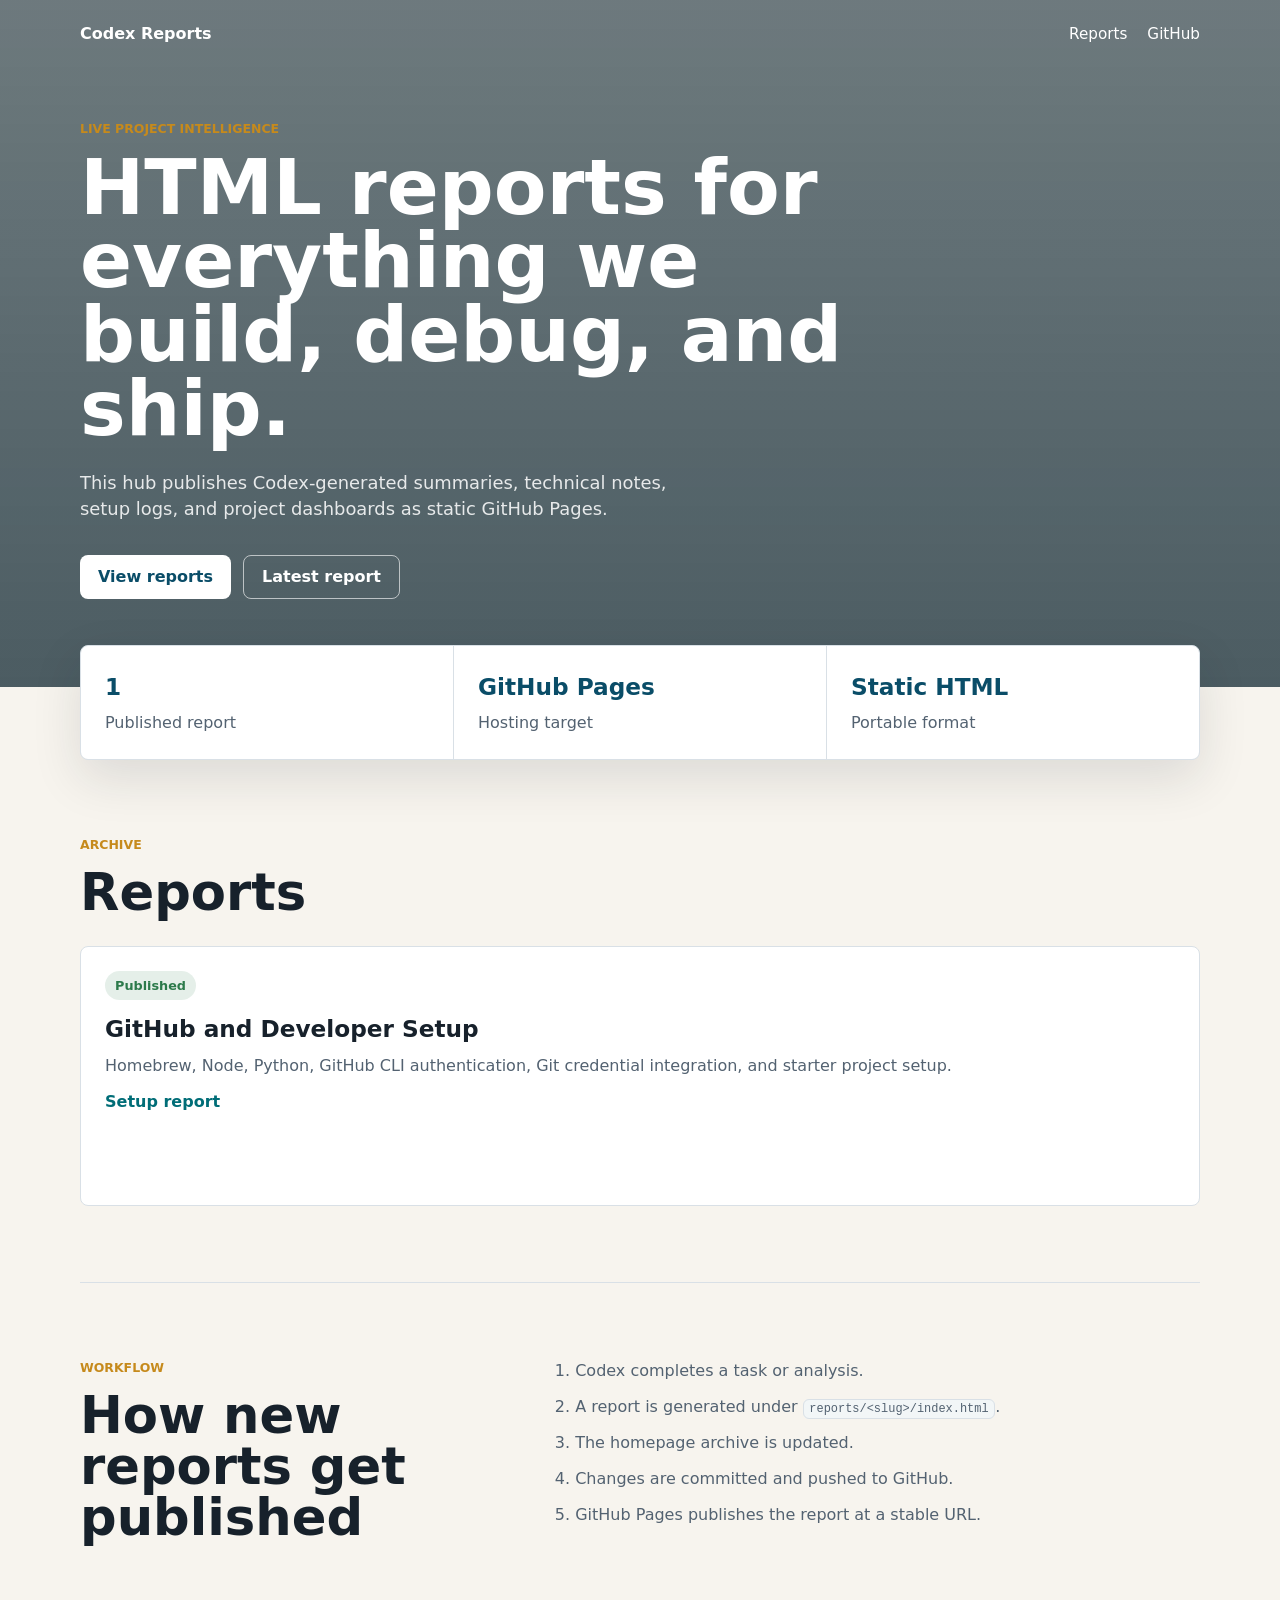
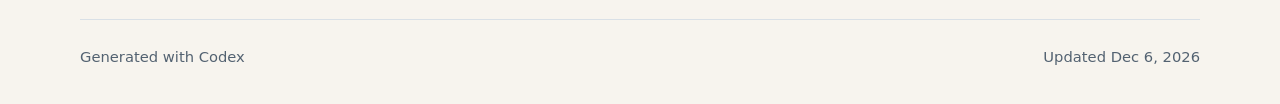
==== index.html @ ee70bfc2 "Create GitHub Pages report hub" ====
<!doctype html>
<html lang="en">
  <head>
    <meta charset="utf-8" />
    <meta name="viewport" content="width=device-width, initial-scale=1" />
    <title>Codex Reports</title>
    <meta
      name="description"
      content="A live GitHub Pages hub for reports, build notes, audits, and project summaries generated with Codex."
    />
    <link rel="stylesheet" href="./assets/styles.css" />
  </head>
  <body>
    <header class="site-header">
      <nav class="nav">
        <a class="brand" href="./">Codex Reports</a>
        <div class="nav-links">
          <a href="#reports">Reports</a>
          <a href="https://github.com/pankajkishore/codex-reports">GitHub</a>
        </div>
      </nav>
      <section class="hero">
        <p class="eyebrow">Live project intelligence</p>
        <h1>HTML reports for everything we build, debug, and ship.</h1>
        <p class="hero-copy">
          This hub publishes Codex-generated summaries, technical notes, setup logs,
          and project dashboards as static GitHub Pages.
        </p>
        <div class="hero-actions">
          <a class="button primary" href="#reports">View reports</a>
          <a class="button secondary" href="./reports/github-dev-setup/">Latest report</a>
        </div>
      </section>
    </header>

    <main>
      <section class="metrics" aria-label="Report hub metrics">
        <article>
          <span class="metric-value">1</span>
          <span class="metric-label">Published report</span>
        </article>
        <article>
          <span class="metric-value">GitHub Pages</span>
          <span class="metric-label">Hosting target</span>
        </article>
        <article>
          <span class="metric-value">Static HTML</span>
          <span class="metric-label">Portable format</span>
        </article>
      </section>

      <section id="reports" class="section">
        <div class="section-heading">
          <p class="eyebrow">Archive</p>
          <h2>Reports</h2>
        </div>

        <div class="report-grid">
          <a class="report-card" href="./reports/github-dev-setup/">
            <span class="status">Published</span>
            <h3>GitHub and Developer Setup</h3>
            <p>
              Homebrew, Node, Python, GitHub CLI authentication, Git credential
              integration, and starter project setup.
            </p>
            <span class="card-meta">Setup report</span>
          </a>
        </div>
      </section>

      <section class="section split">
        <div>
          <p class="eyebrow">Workflow</p>
          <h2>How new reports get published</h2>
        </div>
        <ol class="timeline">
          <li>Codex completes a task or analysis.</li>
          <li>A report is generated under <code>reports/&lt;slug&gt;/index.html</code>.</li>
          <li>The homepage archive is updated.</li>
          <li>Changes are committed and pushed to GitHub.</li>
          <li>GitHub Pages publishes the report at a stable URL.</li>
        </ol>
      </section>
    </main>

    <footer class="footer">
      <span>Generated with Codex</span>
      <span id="updated"></span>
    </footer>
    <script src="./assets/main.js"></script>
  </body>
</html>
---- assets/styles.css ----
:root {
  color-scheme: light;
  --ink: #17212b;
  --muted: #536271;
  --paper: #f7f4ee;
  --surface: #ffffff;
  --line: #d9e0e6;
  --accent: #006d77;
  --accent-strong: #0a4d68;
  --gold: #c68a1c;
  --green: #2c7a4b;
  --shadow: 0 18px 50px rgba(23, 33, 43, 0.12);
  font-family:
    Inter, ui-sans-serif, system-ui, -apple-system, BlinkMacSystemFont, "Segoe UI",
    sans-serif;
}

* {
  box-sizing: border-box;
}

body {
  margin: 0;
  background: var(--paper);
  color: var(--ink);
  line-height: 1.5;
}

a {
  color: inherit;
  text-decoration: none;
}

code {
  border: 1px solid var(--line);
  border-radius: 6px;
  background: #f2f6f7;
  padding: 0.1rem 0.35rem;
  font-size: 0.92em;
}

.site-header {
  min-height: 72vh;
  display: grid;
  grid-template-rows: auto 1fr;
  background:
    linear-gradient(rgba(9, 33, 44, 0.58), rgba(9, 33, 44, 0.72)),
    url("https://images.unsplash.com/photo-1497366754035-f200968a6e72?auto=format&fit=crop&w=1800&q=80")
      center/cover;
  color: #fff;
}

.nav {
  width: min(1120px, calc(100% - 32px));
  margin: 0 auto;
  display: flex;
  align-items: center;
  justify-content: space-between;
  padding: 22px 0;
}

.brand {
  font-weight: 800;
  letter-spacing: 0;
}

.nav-links {
  display: flex;
  gap: 20px;
  font-size: 0.95rem;
}

.hero {
  width: min(1120px, calc(100% - 32px));
  margin: 0 auto;
  align-self: center;
  padding: 52px 0 88px;
}

.eyebrow {
  color: var(--gold);
  font-weight: 800;
  letter-spacing: 0;
  margin: 0 0 12px;
  text-transform: uppercase;
  font-size: 0.78rem;
}

.hero h1 {
  max-width: 820px;
  margin: 0;
  font-size: clamp(2.4rem, 6vw, 5.6rem);
  line-height: 0.96;
  letter-spacing: 0;
}

.hero-copy {
  max-width: 640px;
  margin: 24px 0 0;
  color: rgba(255, 255, 255, 0.86);
  font-size: 1.12rem;
}

.hero-actions {
  display: flex;
  gap: 12px;
  flex-wrap: wrap;
  margin-top: 32px;
}

.button {
  display: inline-flex;
  min-height: 44px;
  align-items: center;
  justify-content: center;
  border-radius: 8px;
  padding: 0 18px;
  font-weight: 800;
}

.button.primary {
  background: #fff;
  color: var(--accent-strong);
}

.button.secondary {
  border: 1px solid rgba(255, 255, 255, 0.62);
  color: #fff;
}

main {
  width: min(1120px, calc(100% - 32px));
  margin: 0 auto;
}

.metrics {
  display: grid;
  grid-template-columns: repeat(3, 1fr);
  gap: 1px;
  overflow: hidden;
  margin-top: -42px;
  border: 1px solid var(--line);
  border-radius: 8px;
  background: var(--line);
  box-shadow: var(--shadow);
}

.metrics article {
  background: var(--surface);
  padding: 24px;
}

.metric-value,
.metric-label {
  display: block;
}

.metric-value {
  font-size: 1.45rem;
  font-weight: 900;
  color: var(--accent-strong);
}

.metric-label {
  margin-top: 6px;
  color: var(--muted);
}

.section {
  padding: 76px 0;
}

.section-heading h2,
.split h2 {
  margin: 0;
  font-size: clamp(2rem, 4vw, 3.3rem);
  line-height: 1;
}

.report-grid {
  display: grid;
  grid-template-columns: repeat(auto-fit, minmax(260px, 1fr));
  gap: 18px;
  margin-top: 28px;
}

.report-card {
  display: grid;
  gap: 12px;
  min-height: 260px;
  align-content: start;
  border: 1px solid var(--line);
  border-radius: 8px;
  background: var(--surface);
  padding: 24px;
  transition:
    transform 160ms ease,
    box-shadow 160ms ease;
}

.report-card:hover {
  transform: translateY(-3px);
  box-shadow: var(--shadow);
}

.status {
  width: fit-content;
  border-radius: 999px;
  background: rgba(44, 122, 75, 0.12);
  color: var(--green);
  padding: 5px 10px;
  font-size: 0.8rem;
  font-weight: 800;
}

.report-card h3 {
  margin: 4px 0 0;
  font-size: 1.45rem;
  line-height: 1.12;
}

.report-card p {
  margin: 0;
  color: var(--muted);
}

.card-meta {
  align-self: end;
  color: var(--accent);
  font-weight: 800;
}

.split {
  display: grid;
  grid-template-columns: 0.8fr 1.2fr;
  gap: 42px;
  border-top: 1px solid var(--line);
}

.timeline {
  margin: 0;
  padding-left: 22px;
  color: var(--muted);
}

.timeline li + li {
  margin-top: 12px;
}

.footer {
  width: min(1120px, calc(100% - 32px));
  margin: 0 auto;
  border-top: 1px solid var(--line);
  display: flex;
  justify-content: space-between;
  gap: 18px;
  padding: 26px 0 36px;
  color: var(--muted);
  font-size: 0.92rem;
}

.report-page {
  background: #f8fafb;
}

.report-shell {
  width: min(1040px, calc(100% - 32px));
  margin: 0 auto;
  padding: 34px 0 72px;
}

.report-nav {
  display: flex;
  justify-content: space-between;
  gap: 18px;
  margin-bottom: 42px;
  color: var(--muted);
}

.report-hero {
  border-bottom: 1px solid var(--line);
  padding-bottom: 34px;
}

.report-hero h1 {
  max-width: 780px;
  margin: 0;
  font-size: clamp(2.2rem, 5vw, 4.7rem);
  line-height: 0.98;
}

.report-summary {
  max-width: 740px;
  color: var(--muted);
  font-size: 1.08rem;
}

.report-section {
  padding: 38px 0;
  border-bottom: 1px solid var(--line);
}

.report-section h2 {
  margin: 0 0 18px;
  font-size: 1.8rem;
}

.check-grid {
  display: grid;
  grid-template-columns: repeat(auto-fit, minmax(220px, 1fr));
  gap: 12px;
}

.check-item {
  border: 1px solid var(--line);
  border-radius: 8px;
  background: #fff;
  padding: 18px;
}

.check-item strong {
  display: block;
  margin-bottom: 6px;
}

.check-item span {
  color: var(--muted);
}

.command-block {
  overflow-x: auto;
  border-radius: 8px;
  background: #101820;
  color: #e8f2f4;
  padding: 18px;
}

.command-block code {
  border: 0;
  background: transparent;
  padding: 0;
  color: inherit;
}

@media (max-width: 720px) {
  .nav,
  .footer,
  .split {
    display: block;
  }

  .nav-links {
    margin-top: 12px;
  }

  .metrics {
    grid-template-columns: 1fr;
  }

  .section {
    padding: 52px 0;
  }
}
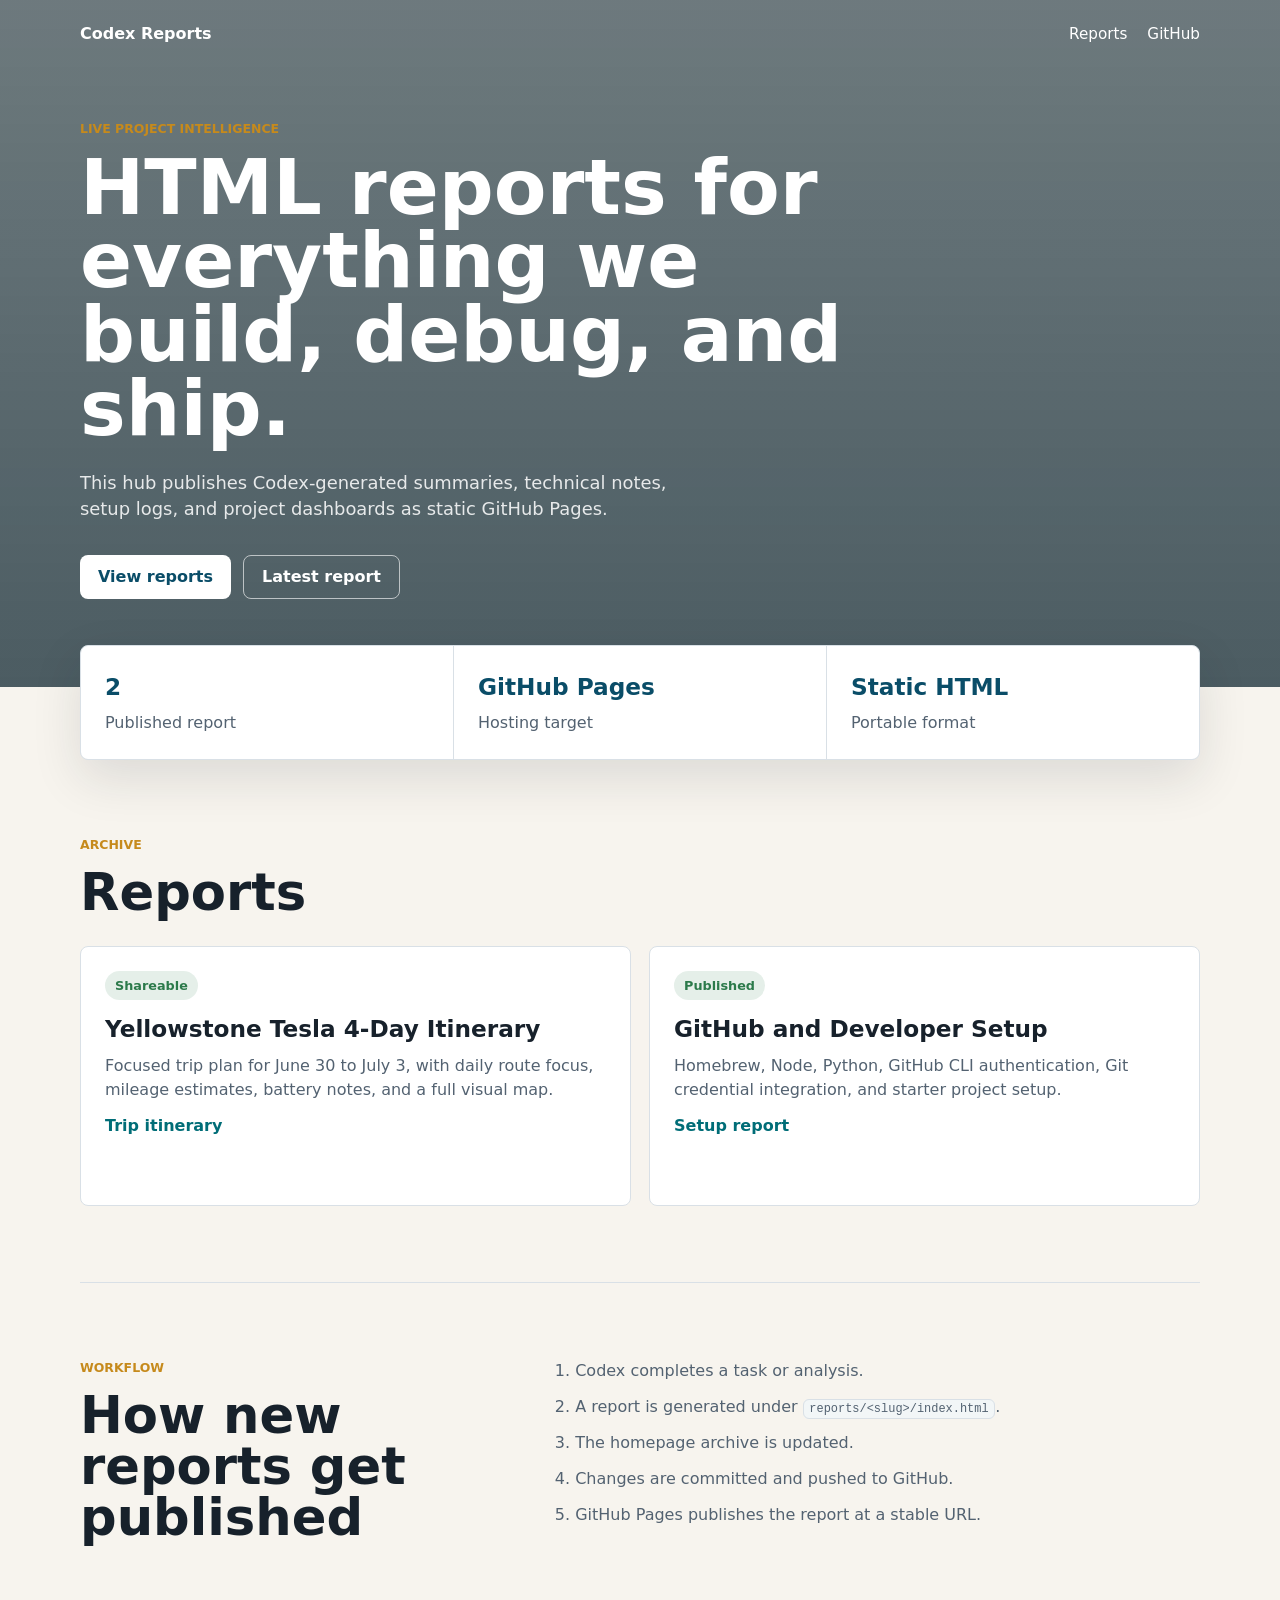
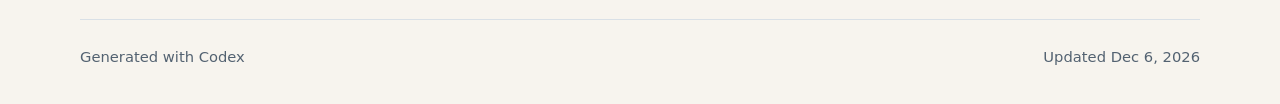
==== commit 05c5801d: "Add Yellowstone Tesla itinerary report" ====
--- a/index.html
+++ b/index.html
@@ -36,7 +36,7 @@
     <main>
       <section class="metrics" aria-label="Report hub metrics">
         <article>
-          <span class="metric-value">1</span>
+          <span class="metric-value">2</span>
           <span class="metric-label">Published report</span>
         </article>
         <article>
@@ -56,6 +56,16 @@
         </div>
 
         <div class="report-grid">
+          <a class="report-card" href="./reports/yellowstone-tesla-itinerary/">
+            <span class="status">Shareable</span>
+            <h3>Yellowstone Tesla 4-Day Itinerary</h3>
+            <p>
+              Focused trip plan for June 30 to July 3, with daily route focus,
+              mileage estimates, battery notes, and a full visual map.
+            </p>
+            <span class="card-meta">Trip itinerary</span>
+          </a>
+
           <a class="report-card" href="./reports/github-dev-setup/">
             <span class="status">Published</span>
             <h3>GitHub and Developer Setup</h3>
--- a/assets/styles.css
+++ b/assets/styles.css
@@ -342,10 +342,254 @@
   color: inherit;
 }
 
+.trip-page {
+  background: #f6f3e8;
+}
+
+.trip-shell {
+  width: min(1180px, calc(100% - 32px));
+  margin: 0 auto;
+  padding: 34px 0 72px;
+}
+
+.trip-hero {
+  display: grid;
+  grid-template-columns: minmax(0, 1fr) 290px;
+  gap: 28px;
+  align-items: end;
+  border-bottom: 1px solid rgba(23, 33, 43, 0.16);
+  padding: 32px 0 38px;
+}
+
+.trip-hero h1 {
+  max-width: 820px;
+  margin: 0;
+  font-size: clamp(2.35rem, 6vw, 5.2rem);
+  line-height: 0.96;
+}
+
+.trip-card {
+  border: 1px solid rgba(23, 33, 43, 0.14);
+  border-radius: 8px;
+  background: #fff;
+  padding: 20px;
+  box-shadow: var(--shadow);
+}
+
+.trip-card strong {
+  display: block;
+  margin-top: 14px;
+  font-size: 1.35rem;
+}
+
+.trip-card p {
+  margin: 8px 0 0;
+  color: var(--muted);
+}
+
+.trip-stats {
+  display: grid;
+  grid-template-columns: repeat(4, 1fr);
+  gap: 1px;
+  overflow: hidden;
+  border: 1px solid rgba(23, 33, 43, 0.14);
+  border-radius: 8px;
+  background: rgba(23, 33, 43, 0.14);
+  margin: 28px 0 0;
+}
+
+.trip-stats article {
+  background: #fff;
+  padding: 20px;
+}
+
+.trip-stats span,
+.trip-stats strong {
+  display: block;
+}
+
+.trip-stats span {
+  color: var(--accent-strong);
+  font-weight: 900;
+  font-size: 1.2rem;
+}
+
+.trip-stats strong {
+  margin-top: 5px;
+  color: var(--muted);
+  font-size: 0.92rem;
+}
+
+.trip-section {
+  padding: 44px 0;
+  border-bottom: 1px solid rgba(23, 33, 43, 0.14);
+}
+
+.trip-section h2 {
+  margin: 0;
+  font-size: clamp(1.9rem, 4vw, 3rem);
+  line-height: 1;
+}
+
+.day-tabs {
+  display: flex;
+  flex-wrap: wrap;
+  gap: 10px;
+  margin-top: 22px;
+}
+
+.day-tab {
+  min-height: 42px;
+  border: 1px solid rgba(23, 33, 43, 0.22);
+  border-radius: 8px;
+  background: #fff;
+  color: var(--ink);
+  padding: 0 16px;
+  font: inherit;
+  font-weight: 900;
+  cursor: pointer;
+}
+
+.day-tab.active {
+  background: var(--accent-strong);
+  color: #fff;
+  border-color: var(--accent-strong);
+}
+
+.day-focus {
+  display: grid;
+  gap: 16px;
+  margin-top: 18px;
+  border: 1px solid rgba(23, 33, 43, 0.14);
+  border-radius: 8px;
+  background: #fff;
+  padding: 24px;
+}
+
+.day-focus h3 {
+  margin: 0;
+  font-size: clamp(1.6rem, 3vw, 2.3rem);
+}
+
+.day-focus p {
+  max-width: 780px;
+  margin: 0;
+  color: var(--muted);
+}
+
+.day-focus dl {
+  display: grid;
+  grid-template-columns: repeat(3, 1fr);
+  gap: 1px;
+  overflow: hidden;
+  border: 1px solid var(--line);
+  border-radius: 8px;
+  background: var(--line);
+  margin: 0;
+}
+
+.day-focus dl div {
+  background: #f8fafb;
+  padding: 16px;
+}
+
+.day-focus dt {
+  color: var(--muted);
+  font-size: 0.82rem;
+}
+
+.day-focus dd {
+  margin: 4px 0 0;
+  color: var(--accent-strong);
+  font-weight: 900;
+}
+
+.itinerary-grid {
+  display: grid;
+  grid-template-columns: repeat(2, 1fr);
+  gap: 14px;
+}
+
+.itinerary-grid details {
+  border: 1px solid rgba(23, 33, 43, 0.14);
+  border-radius: 8px;
+  background: #fff;
+  padding: 18px;
+}
+
+.itinerary-grid summary {
+  cursor: pointer;
+  font-weight: 900;
+}
+
+.itinerary-grid summary span {
+  color: var(--accent);
+}
+
+.itinerary-grid ol {
+  margin: 16px 0;
+  padding-left: 22px;
+  color: var(--muted);
+}
+
+.itinerary-grid p {
+  margin: 0;
+  color: var(--muted);
+}
+
+.two-column {
+  display: grid;
+  grid-template-columns: repeat(2, 1fr);
+  gap: 28px;
+}
+
+.two-column article {
+  border: 1px solid rgba(23, 33, 43, 0.14);
+  border-radius: 8px;
+  background: #fff;
+  padding: 24px;
+}
+
+.two-column p {
+  color: var(--muted);
+}
+
+.clean-list {
+  margin: 18px 0 0;
+  padding-left: 20px;
+  color: var(--muted);
+}
+
+.clean-list li + li {
+  margin-top: 10px;
+}
+
+.map-section {
+  display: grid;
+  gap: 22px;
+}
+
+.map-section p {
+  max-width: 760px;
+  color: var(--muted);
+}
+
+.map-section img {
+  width: 100%;
+  height: auto;
+  display: block;
+  border: 1px solid rgba(23, 33, 43, 0.18);
+  border-radius: 8px;
+  background: #fff;
+  box-shadow: var(--shadow);
+}
+
 @media (max-width: 720px) {
   .nav,
   .footer,
-  .split {
+  .split,
+  .trip-hero,
+  .two-column {
     display: block;
   }
 
@@ -357,7 +601,17 @@
     grid-template-columns: 1fr;
   }
 
+  .trip-stats,
+  .day-focus dl,
+  .itinerary-grid {
+    grid-template-columns: 1fr;
+  }
+
   .section {
     padding: 52px 0;
   }
-}
+
+  .trip-card {
+    margin-top: 22px;
+  }
+}
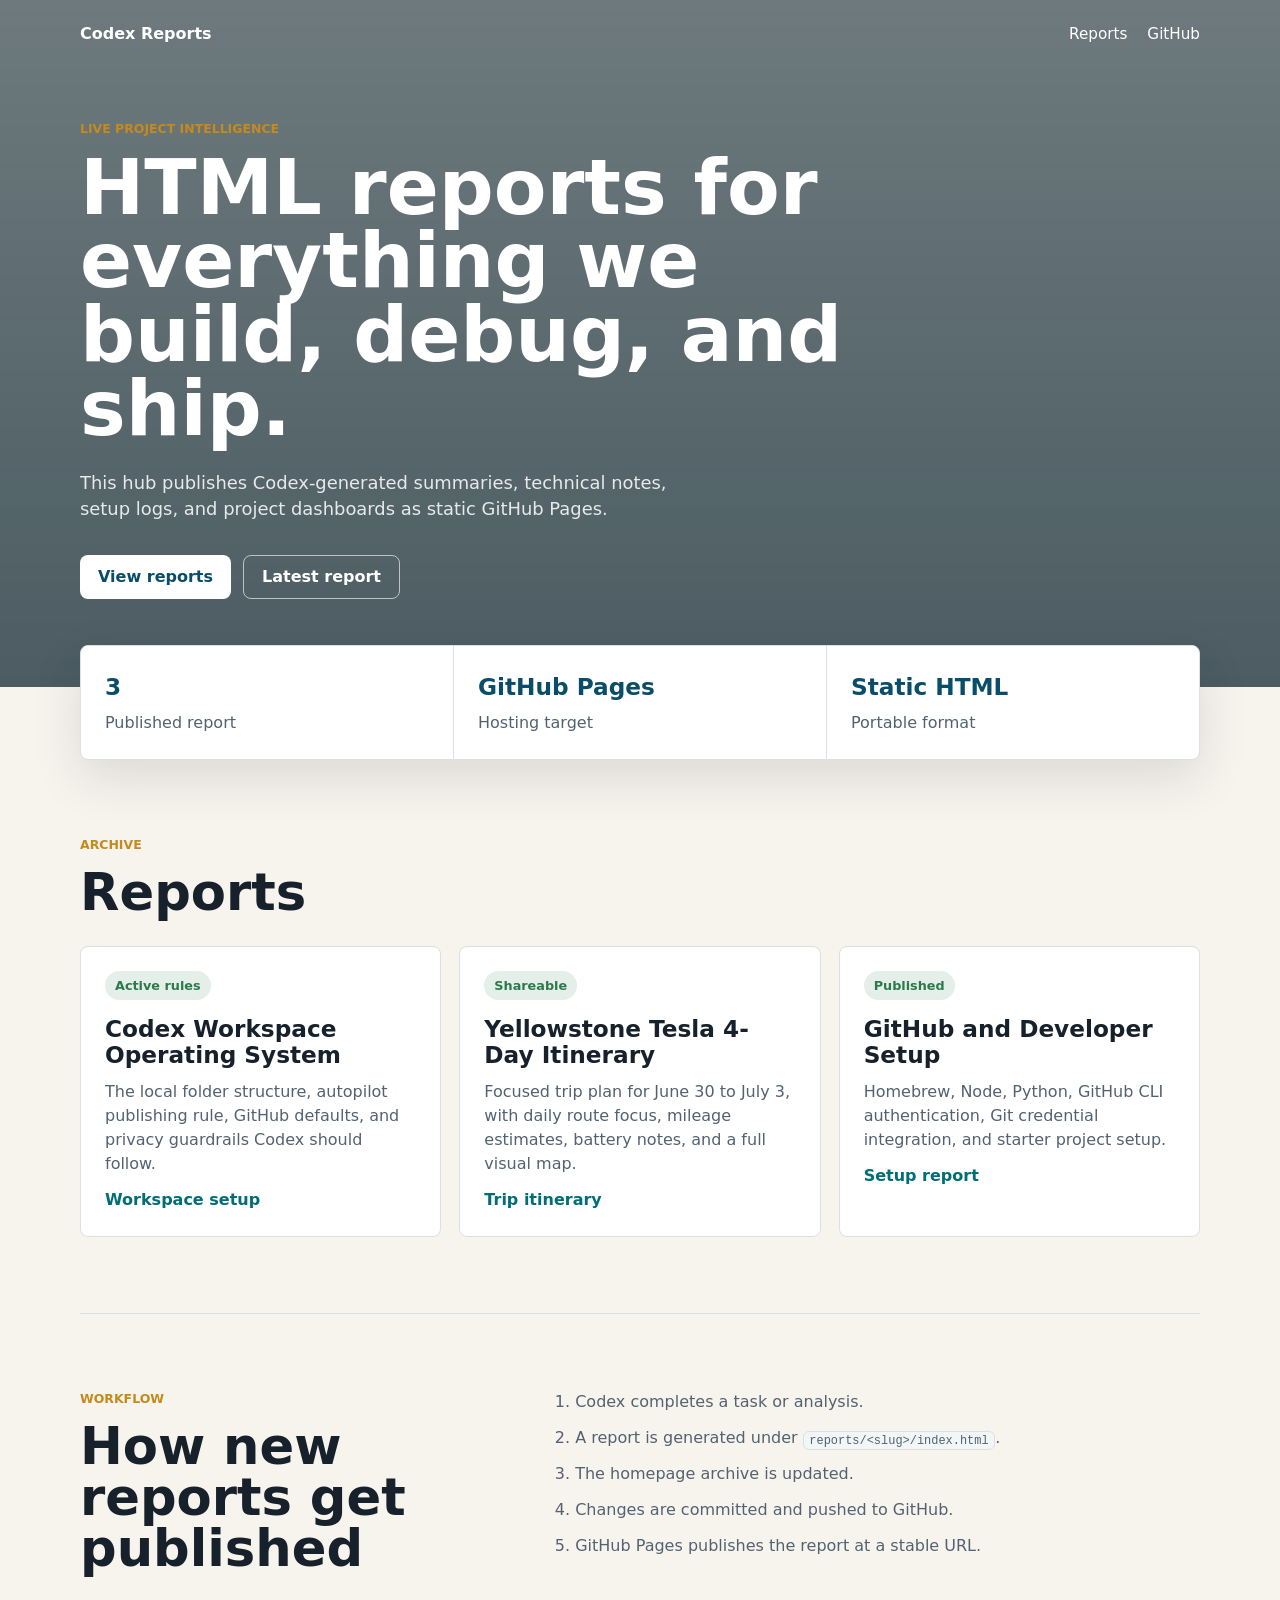
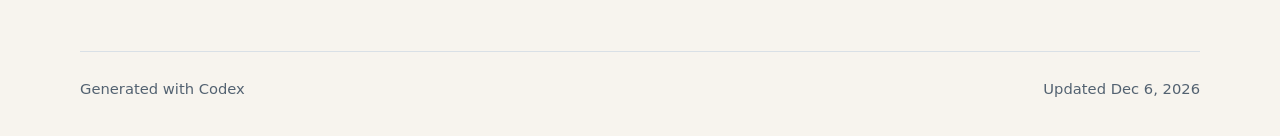
==== commit 865d7d32: "Add Codex workspace operating report" ====
--- a/index.html
+++ b/index.html
@@ -36,7 +36,7 @@
     <main>
       <section class="metrics" aria-label="Report hub metrics">
         <article>
-          <span class="metric-value">2</span>
+          <span class="metric-value">3</span>
           <span class="metric-label">Published report</span>
         </article>
         <article>
@@ -56,6 +56,16 @@
         </div>
 
         <div class="report-grid">
+          <a class="report-card" href="./reports/codex-workspace-operating-system/">
+            <span class="status">Active rules</span>
+            <h3>Codex Workspace Operating System</h3>
+            <p>
+              The local folder structure, autopilot publishing rule, GitHub
+              defaults, and privacy guardrails Codex should follow.
+            </p>
+            <span class="card-meta">Workspace setup</span>
+          </a>
+
           <a class="report-card" href="./reports/yellowstone-tesla-itinerary/">
             <span class="status">Shareable</span>
             <h3>Yellowstone Tesla 4-Day Itinerary</h3>
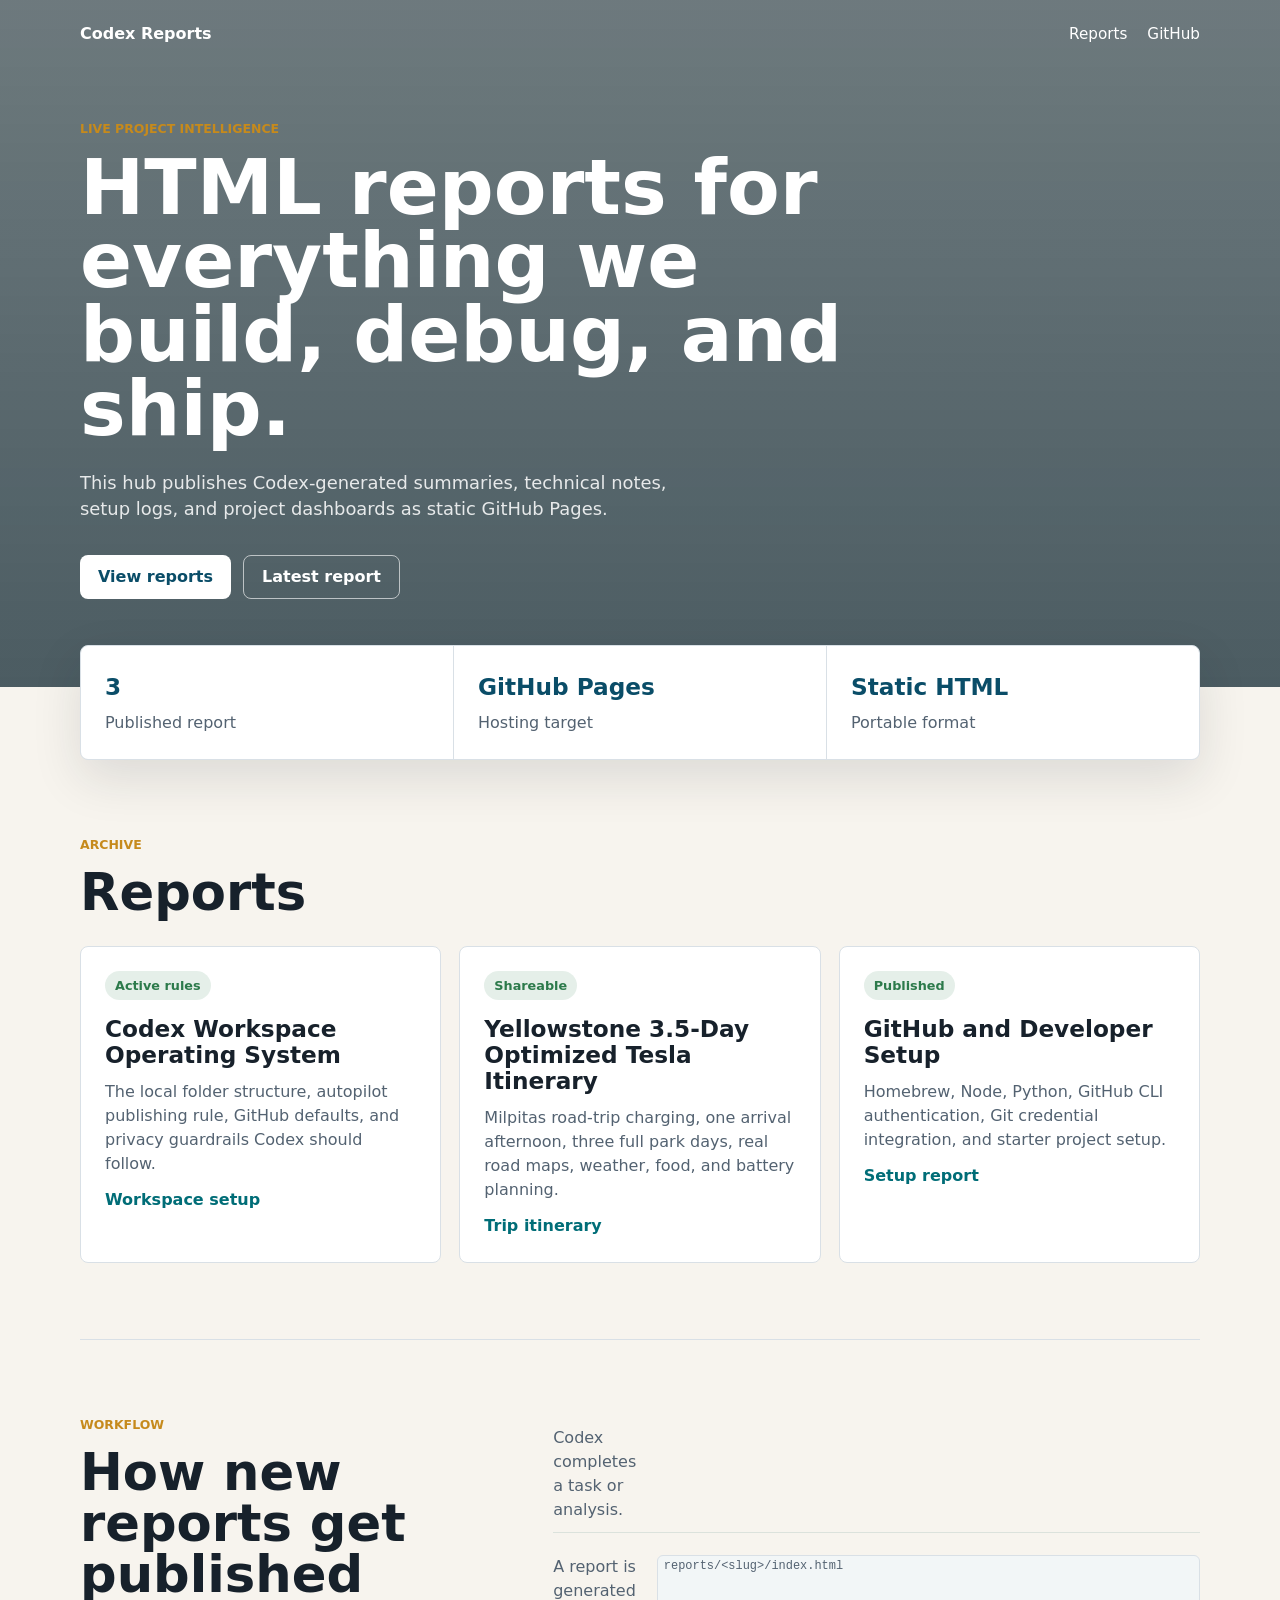
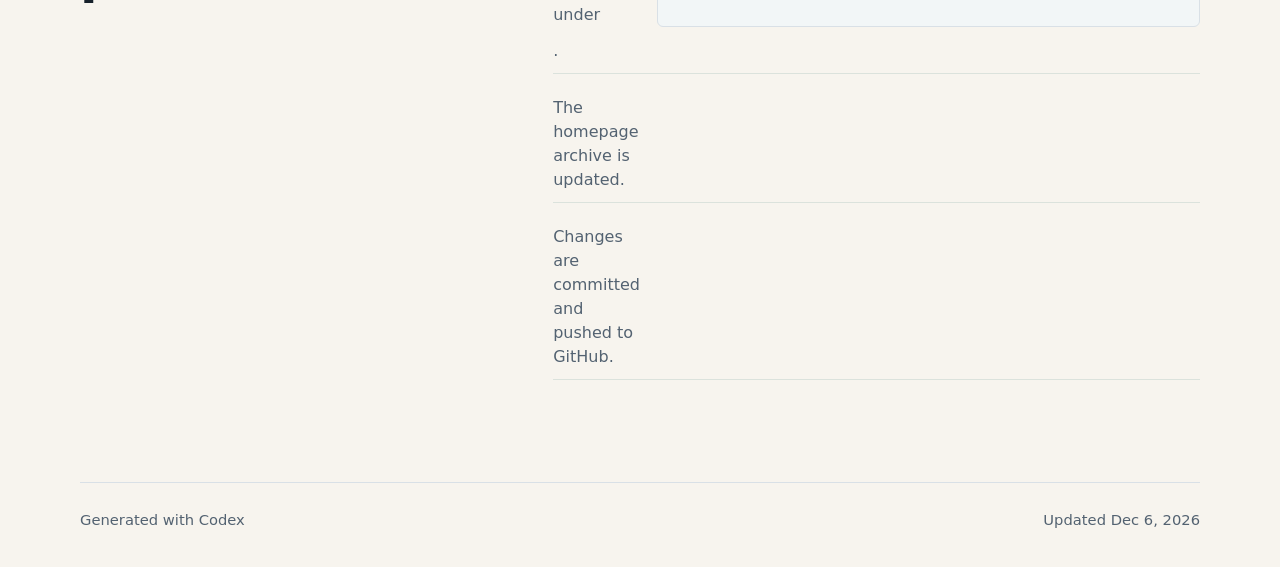
==== commit 57dd6021: "Finalize Yellowstone 3.5-day Tesla itinerary" ====
--- a/index.html
+++ b/index.html
@@ -68,10 +68,10 @@
 
           <a class="report-card" href="./reports/yellowstone-tesla-itinerary/">
             <span class="status">Shareable</span>
-            <h3>Yellowstone Tesla 4-Day Itinerary</h3>
+            <h3>Yellowstone 3.5-Day Optimized Tesla Itinerary</h3>
             <p>
-              Focused trip plan for June 30 to July 3, with daily route focus,
-              mileage estimates, battery notes, and a full visual map.
+              Milpitas road-trip charging, one arrival afternoon, three full
+              park days, real road maps, weather, food, and battery planning.
             </p>
             <span class="card-meta">Trip itinerary</span>
           </a>
--- a/assets/styles.css
+++ b/assets/styles.css
@@ -504,9 +504,135 @@
   font-weight: 900;
 }
 
+.arrival-section {
+  display: grid;
+  gap: 22px;
+}
+
+.arrival-section .section-heading p:last-child {
+  max-width: 760px;
+  margin-bottom: 0;
+  color: var(--muted);
+}
+
+.road-trip-map {
+  margin: 0;
+}
+
+.road-trip-map img {
+  display: block;
+  width: 100%;
+  height: auto;
+  border: 1px solid rgba(23, 33, 43, 0.18);
+  border-radius: 8px;
+  background: #fff;
+  box-shadow: var(--shadow);
+}
+
+.road-trip-map figcaption {
+  margin-top: 9px;
+  color: var(--muted);
+  font-size: 0.84rem;
+}
+
+.arrival-days {
+  display: grid;
+  grid-template-columns: repeat(2, minmax(0, 1fr));
+  gap: 14px;
+}
+
+.arrival-day {
+  display: grid;
+  align-content: start;
+  gap: 18px;
+  border: 1px solid rgba(23, 33, 43, 0.14);
+  border-top: 5px solid var(--drive-color);
+  border-radius: 8px;
+  background: #fff;
+  padding: 22px;
+}
+
+.day-one-drive {
+  --drive-color: #d85a16;
+}
+
+.day-two-drive {
+  --drive-color: #1267c7;
+}
+
+.arrival-day h3,
+.arrival-day h4,
+.arrival-day p {
+  margin: 0;
+}
+
+.arrival-day h3 {
+  font-size: 1.45rem;
+}
+
+.arrival-route {
+  margin-top: 8px !important;
+  color: var(--muted);
+}
+
+.arrival-metrics {
+  display: grid;
+  grid-template-columns: repeat(3, 1fr);
+  gap: 1px;
+  overflow: hidden;
+  margin: 0;
+  border: 1px solid var(--line);
+  border-radius: 8px;
+  background: var(--line);
+}
+
+.arrival-metrics div {
+  background: #f8fafb;
+  padding: 12px;
+}
+
+.arrival-metrics dt {
+  color: var(--muted);
+  font-size: 0.76rem;
+}
+
+.arrival-metrics dd {
+  margin: 3px 0 0;
+  color: var(--accent-strong);
+  font-weight: 900;
+}
+
+.arrival-details {
+  display: grid;
+  gap: 14px;
+}
+
+.arrival-details h4 {
+  font-size: 0.92rem;
+}
+
+.arrival-details p {
+  margin-top: 4px;
+  color: var(--muted);
+  font-size: 0.9rem;
+}
+
+.overnight-note,
+.road-trip-guidance {
+  border-left: 4px solid var(--drive-color, var(--green));
+  background: #f8fafb;
+  padding: 12px 14px;
+  color: var(--muted);
+}
+
+.road-trip-guidance {
+  margin: 0;
+  border-left-color: var(--green);
+}
+
 .itinerary-grid {
   display: grid;
-  grid-template-columns: repeat(2, 1fr);
+  grid-template-columns: 1fr;
   gap: 14px;
 }
 
@@ -526,15 +652,189 @@
   color: var(--accent);
 }
 
-.itinerary-grid ol {
-  margin: 16px 0;
-  padding-left: 22px;
-  color: var(--muted);
+.stops-heading {
+  margin: 20px 0 12px;
+  font-size: 1rem;
+}
+
+.spot-list {
+  display: grid;
+  grid-template-columns: repeat(2, minmax(0, 1fr));
+  gap: 1px;
+  overflow: hidden;
+  margin: 0 0 16px;
+  border: 1px solid var(--line);
+  border-radius: 8px;
+  background: var(--line);
+  padding: 0;
+  list-style: none;
+  counter-reset: planned-stop;
+}
+
+.spot-list li {
+  position: relative;
+  min-height: 92px;
+  background: #f8fafb;
+  padding: 16px 16px 16px 54px;
+  counter-increment: planned-stop;
+}
+
+.spot-list li::before {
+  content: counter(planned-stop);
+  position: absolute;
+  top: 16px;
+  left: 16px;
+  display: grid;
+  width: 26px;
+  height: 26px;
+  place-items: center;
+  border-radius: 50%;
+  background: var(--accent-strong);
+  color: #fff;
+  font-size: 0.75rem;
+  font-weight: 900;
+}
+
+.spot-list strong,
+.spot-list span {
+  display: block;
+}
+
+.spot-list span {
+  margin-top: 4px;
+  color: var(--muted);
+  font-size: 0.9rem;
 }
 
 .itinerary-grid p {
   margin: 0;
   color: var(--muted);
+}
+
+.day-planner {
+  display: grid;
+  grid-template-columns: 1.2fr 1fr 1fr;
+  gap: 12px;
+  margin-top: 18px;
+}
+
+.weather-card,
+.wear-card,
+.food-card {
+  border: 1px solid rgba(23, 33, 43, 0.12);
+  border-radius: 8px;
+  background: #f8fafb;
+  padding: 16px;
+}
+
+.weather-card h4,
+.wear-card h4,
+.food-card h4 {
+  margin: 0 0 10px;
+  font-size: 1rem;
+}
+
+.weather-card svg {
+  width: 100%;
+  height: auto;
+  display: block;
+}
+
+.grid-line {
+  fill: none;
+  stroke: rgba(23, 33, 43, 0.14);
+  stroke-width: 1;
+}
+
+.axis-line {
+  fill: none;
+  stroke: rgba(23, 33, 43, 0.42);
+  stroke-width: 1.5;
+}
+
+.temp-line {
+  fill: none;
+  stroke-width: 4;
+  stroke-linecap: round;
+  stroke-linejoin: round;
+}
+
+.temp-line.day-one {
+  stroke: #e36f1e;
+}
+
+.temp-line.day-two {
+  stroke: #1267c7;
+}
+
+.temp-line.day-three {
+  stroke: #25783f;
+}
+
+.temp-line.day-four {
+  stroke: #6f2a9b;
+}
+
+.temp-points circle {
+  fill: #fff;
+  stroke: var(--accent-strong);
+  stroke-width: 2;
+}
+
+.axis-labels {
+  fill: var(--muted);
+  font-size: 11px;
+}
+
+.y-axis-labels {
+  fill: var(--muted);
+  font-size: 11px;
+  font-weight: 800;
+}
+
+.weather-card p {
+  margin-top: 10px;
+}
+
+.wear-card ul,
+.food-card ul {
+  margin: 0;
+  padding-left: 18px;
+  color: var(--muted);
+}
+
+.wear-card li + li,
+.food-card li + li {
+  margin-top: 8px;
+}
+
+.weather-note {
+  border: 1px solid rgba(23, 33, 43, 0.14);
+  border-radius: 8px;
+  background: #fff;
+  padding: 24px;
+  margin-top: 44px;
+}
+
+.weather-note p {
+  max-width: 850px;
+  color: var(--muted);
+}
+
+.source-links {
+  display: flex;
+  flex-wrap: wrap;
+  gap: 10px;
+  margin-top: 18px;
+}
+
+.source-links a {
+  border: 1px solid rgba(23, 33, 43, 0.16);
+  border-radius: 8px;
+  background: #f8fafb;
+  padding: 9px 12px;
+  color: var(--accent-strong);
+  font-weight: 800;
 }
 
 .two-column {
@@ -582,6 +882,211 @@
   border-radius: 8px;
   background: #fff;
   box-shadow: var(--shadow);
+}
+
+.optimizer-section {
+  display: grid;
+  gap: 22px;
+}
+
+.optimizer-heading {
+  display: block;
+}
+
+.optimizer-heading p {
+  max-width: 780px;
+  margin-bottom: 0;
+  color: var(--muted);
+}
+
+.map-day-selector {
+  display: flex;
+  flex-wrap: wrap;
+  gap: 8px;
+}
+
+.map-day-button {
+  min-height: 42px;
+  border: 1px solid rgba(23, 33, 43, 0.22);
+  border-radius: 8px;
+  background: #fff;
+  color: var(--ink);
+  padding: 0 16px;
+  font: inherit;
+  font-size: 0.9rem;
+  font-weight: 900;
+  cursor: pointer;
+}
+
+.map-day-button.active {
+  border-color: var(--accent-strong);
+  background: var(--accent-strong);
+  color: #fff;
+}
+
+.route-map-shell {
+  overflow: hidden;
+  border: 1px solid rgba(23, 33, 43, 0.14);
+  border-radius: 8px;
+  background: #fff;
+}
+
+.map-toolbar {
+  display: flex;
+  justify-content: space-between;
+  gap: 18px;
+  border-bottom: 1px solid var(--line);
+  padding: 14px 16px;
+}
+
+.map-toolbar strong {
+  color: var(--accent-strong);
+}
+
+.map-toolbar span {
+  color: var(--muted);
+  font-size: 0.86rem;
+}
+
+#routeMap {
+  width: 100%;
+  height: min(68vh, 650px);
+  min-height: 520px;
+  background: #eef3ed;
+  isolation: isolate;
+}
+
+.leaflet-container {
+  font-family: inherit;
+}
+
+.leaflet-popup-content {
+  min-width: 190px;
+  margin: 14px 16px;
+  color: var(--ink);
+  line-height: 1.45;
+}
+
+.popup-coordinates {
+  color: var(--muted);
+  font-size: 0.78rem;
+}
+
+.route-marker-shell {
+  border: 0;
+  background: transparent;
+}
+
+.route-marker {
+  display: grid;
+  min-width: 38px;
+  height: 28px;
+  place-items: center;
+  border: 2px solid #fff;
+  border-radius: 999px;
+  background: var(--marker-color);
+  box-shadow: 0 2px 8px rgba(23, 33, 43, 0.3);
+  color: #fff;
+  font-size: 0.68rem;
+  font-weight: 900;
+  white-space: nowrap;
+}
+
+.route-marker.is-charger {
+  min-width: 32px;
+  width: 32px;
+  height: 32px;
+  border-radius: 50%;
+}
+
+.tiles-unavailable {
+  background:
+    repeating-linear-gradient(
+      45deg,
+      rgba(23, 33, 43, 0.03),
+      rgba(23, 33, 43, 0.03) 10px,
+      transparent 10px,
+      transparent 20px
+    ),
+    #eef3ed;
+}
+
+.map-error {
+  margin: 0;
+  padding: 24px;
+  color: #b42318;
+  font-weight: 800;
+}
+
+.map-validation {
+  border-left: 4px solid var(--green);
+  background: rgba(44, 122, 75, 0.08);
+  padding: 12px 14px;
+  color: #225c3b;
+  font-size: 0.88rem;
+  font-weight: 800;
+}
+
+.map-validation.has-errors {
+  border-left-color: #b42318;
+  background: rgba(180, 35, 24, 0.08);
+  color: #8f1c13;
+}
+
+.table-scroll {
+  overflow-x: auto;
+}
+
+.route-summary-table {
+  border: 1px solid rgba(23, 33, 43, 0.14);
+  border-radius: 8px;
+  background: #fff;
+}
+
+.route-table {
+  width: 100%;
+  border-collapse: collapse;
+  min-width: 1040px;
+  text-align: left;
+  font-size: 0.88rem;
+}
+
+.route-table th,
+.route-table td {
+  border-bottom: 1px solid var(--line);
+  padding: 12px 16px;
+  vertical-align: top;
+}
+
+.route-table thead th {
+  background: #f8fafb;
+  color: var(--muted);
+  font-size: 0.76rem;
+  text-transform: uppercase;
+}
+
+.route-table tbody th {
+  white-space: nowrap;
+}
+
+.day-swatch {
+  display: inline-block;
+  width: 10px;
+  height: 10px;
+  margin-right: 8px;
+  border-radius: 50%;
+  background: var(--day-color);
+}
+
+.over-limit {
+  color: #b42318;
+  font-weight: 900;
+}
+
+.optimizer-caveat {
+  margin: 0;
+  color: var(--muted);
+  font-size: 0.86rem;
 }
 
 @media (max-width: 720px) {
@@ -603,8 +1108,35 @@
 
   .trip-stats,
   .day-focus dl,
-  .itinerary-grid {
+  .arrival-days,
+  .itinerary-grid,
+  .day-planner,
+  .spot-list {
     grid-template-columns: 1fr;
+  }
+
+  .arrival-metrics {
+    grid-template-columns: 1fr;
+  }
+
+  .map-toolbar {
+    align-items: stretch;
+    flex-direction: column;
+  }
+
+  .map-day-selector {
+    display: grid;
+    grid-template-columns: repeat(3, 1fr);
+  }
+
+  .map-day-button {
+    width: 100%;
+    padding: 0 10px;
+  }
+
+  #routeMap {
+    height: 480px;
+    min-height: 420px;
   }
 
   .section {
@@ -615,3 +1147,764 @@
     margin-top: 22px;
   }
 }
+
+/* Yellowstone final 3.5-day itinerary */
+.final-itinerary {
+  background: #f2f5f1;
+  color: #18211c;
+}
+
+.final-itinerary .trip-shell {
+  width: min(1280px, calc(100% - 32px));
+}
+
+.report-nav {
+  display: flex;
+  flex-wrap: wrap;
+  gap: 8px;
+  position: sticky;
+  top: 0;
+  z-index: 900;
+  border: 1px solid #cbd5cc;
+  border-radius: 8px;
+  background: rgba(255, 255, 255, 0.96);
+  padding: 10px;
+  box-shadow: 0 8px 24px rgba(24, 33, 28, 0.08);
+}
+
+.report-nav a,
+.quick-link-grid a,
+.map-toolbar a {
+  color: #155f3a;
+  font-weight: 800;
+}
+
+.report-nav a {
+  padding: 7px 10px;
+}
+
+.final-hero {
+  grid-template-columns: minmax(0, 1fr) 320px;
+  align-items: center;
+  min-height: 520px;
+}
+
+.final-hero h1 {
+  max-width: 920px;
+  font-size: 4.75rem;
+  line-height: 0.98;
+  letter-spacing: 0;
+}
+
+.final-hero .report-summary {
+  max-width: 760px;
+  color: #4b5c51;
+  font-size: 1.15rem;
+}
+
+.final-trip-card {
+  border-top: 5px solid #25783f;
+}
+
+.final-trip-card > strong {
+  margin-top: 0;
+}
+
+.plan-alert {
+  display: grid;
+  grid-template-columns: 220px 1fr;
+  gap: 20px;
+  align-items: center;
+  border-left: 5px solid #c24c19;
+  background: #fff5ec;
+  margin-top: 24px;
+  padding: 20px 22px;
+}
+
+.plan-alert strong {
+  font-size: 1.05rem;
+}
+
+.plan-alert p {
+  margin: 0;
+  color: #65412e;
+}
+
+.final-section {
+  display: grid;
+  gap: 24px;
+}
+
+.final-section .section-heading p:last-child {
+  max-width: 850px;
+  margin-bottom: 0;
+  color: #526158;
+}
+
+.final-table-shell {
+  border: 1px solid #cbd5cc;
+  border-radius: 8px;
+  background: #fff;
+}
+
+.final-table {
+  width: 100%;
+  min-width: 980px;
+  border-collapse: collapse;
+  text-align: left;
+  font-size: 0.88rem;
+}
+
+.final-table th,
+.final-table td {
+  border-bottom: 1px solid #dbe2dc;
+  padding: 13px 14px;
+  vertical-align: top;
+}
+
+.final-table thead th {
+  background: #eaf0eb;
+  color: #435048;
+  font-size: 0.74rem;
+  text-transform: uppercase;
+}
+
+.final-table tbody tr:last-child td {
+  border-bottom: 0;
+}
+
+.final-table small {
+  color: #647168;
+}
+
+.priority-grid {
+  display: grid;
+  grid-template-columns: repeat(3, minmax(0, 1fr));
+  border: 1px solid #cbd5cc;
+  border-radius: 8px;
+  overflow: hidden;
+  background: #fff;
+}
+
+.priority-grid article {
+  padding: 22px;
+}
+
+.priority-grid article + article {
+  border-left: 1px solid #dbe2dc;
+}
+
+.priority-grid h3 {
+  margin: 0;
+}
+
+.priority-grid ul {
+  margin: 14px 0 0;
+  padding-left: 20px;
+  color: #4b5c51;
+}
+
+.priority-grid li + li {
+  margin-top: 7px;
+}
+
+.master-map-controls {
+  display: flex;
+  flex-wrap: wrap;
+  gap: 8px;
+}
+
+.master-map-controls button {
+  min-height: 42px;
+  border: 1px solid #aebbb1;
+  border-radius: 8px;
+  background: #fff;
+  color: #18211c;
+  padding: 0 16px;
+  font: inherit;
+  font-weight: 900;
+  cursor: pointer;
+}
+
+.master-map-controls button.active {
+  border-color: #155f3a;
+  background: #155f3a;
+  color: #fff;
+}
+
+.final-map-shell,
+.detail-map-shell {
+  overflow: hidden;
+  border: 1px solid #bdc9bf;
+  border-radius: 8px;
+  background: #fff;
+}
+
+.master-route-map {
+  width: 100%;
+  height: 680px;
+  background: #e7ece8;
+  isolation: isolate;
+}
+
+.map-validation.error {
+  border-left-color: #b42318;
+  background: #fff0ef;
+  color: #8f1c13;
+}
+
+.distance-reality {
+  margin: 0;
+  border-left: 4px solid #1267c7;
+  background: #eef6ff;
+  padding: 14px 16px;
+  color: #334d65;
+}
+
+.daily-card-list {
+  display: grid;
+  gap: 28px;
+}
+
+.daily-card {
+  overflow: hidden;
+  border: 1px solid #bdc9bf;
+  border-radius: 8px;
+  background: #fff;
+  box-shadow: 0 8px 30px rgba(24, 33, 28, 0.08);
+}
+
+.daily-card-header {
+  display: grid;
+  grid-template-columns: minmax(0, 1fr) 220px;
+  gap: 28px;
+  border-top: 6px solid var(--day-color);
+  padding: 24px;
+}
+
+.daily-card-header h3 {
+  margin: 3px 0 8px;
+  font-size: 2rem;
+  letter-spacing: 0;
+}
+
+.daily-card-header p {
+  max-width: 760px;
+  margin-bottom: 0;
+  color: #526158;
+}
+
+.day-status {
+  display: inline-block;
+  border: 1px solid var(--day-color);
+  border-radius: 999px;
+  color: var(--day-color);
+  padding: 4px 9px;
+  font-size: 0.75rem;
+  font-weight: 900;
+  text-transform: uppercase;
+}
+
+.battery-readout {
+  align-self: center;
+}
+
+.battery-readout span,
+.battery-readout strong {
+  display: block;
+}
+
+.battery-readout > span {
+  color: #647168;
+  font-size: 0.78rem;
+  font-weight: 800;
+  text-transform: uppercase;
+}
+
+.battery-readout > strong {
+  margin-top: 3px;
+  font-size: 1.7rem;
+}
+
+.battery-track {
+  position: relative;
+  height: 18px;
+  overflow: hidden;
+  border: 2px solid #526158;
+  border-radius: 4px;
+  background: #e7ece8;
+  margin-top: 9px;
+}
+
+.battery-fill {
+  display: block;
+  height: 100%;
+  background: var(--day-color);
+}
+
+.daily-metrics {
+  display: grid;
+  grid-template-columns: repeat(6, minmax(0, 1fr));
+  border-top: 1px solid #dbe2dc;
+  border-bottom: 1px solid #dbe2dc;
+  background: #eef2ef;
+}
+
+.daily-metrics div {
+  min-width: 0;
+  padding: 14px;
+}
+
+.daily-metrics div + div {
+  border-left: 1px solid #dbe2dc;
+}
+
+.daily-metrics span,
+.daily-metrics strong {
+  display: block;
+}
+
+.daily-metrics span,
+.ops-grid span {
+  color: #647168;
+  font-size: 0.72rem;
+  font-weight: 800;
+  text-transform: uppercase;
+}
+
+.daily-metrics strong {
+  margin-top: 4px;
+  font-size: 0.9rem;
+}
+
+.route-sequence {
+  display: flex;
+  gap: 8px;
+  overflow-x: auto;
+  padding: 18px 24px;
+}
+
+.route-sequence span {
+  display: flex;
+  flex: 0 0 auto;
+  align-items: center;
+  gap: 7px;
+  color: #435048;
+  font-size: 0.82rem;
+  font-weight: 800;
+}
+
+.route-sequence span:not(:last-child)::after {
+  content: "→";
+  margin-left: 3px;
+  color: #8c9990;
+}
+
+.route-sequence b {
+  display: grid;
+  width: 24px;
+  height: 24px;
+  place-items: center;
+  border-radius: 50%;
+  background: #18211c;
+  color: #fff;
+  font-size: 0.7rem;
+}
+
+.daily-detail-grid {
+  display: grid;
+  grid-template-columns: minmax(0, 1.5fr) minmax(300px, 0.7fr);
+  gap: 22px;
+  padding: 0 24px 24px;
+}
+
+.detail-route-map {
+  width: 100%;
+  height: 540px;
+  background: #e7ece8;
+  isolation: isolate;
+}
+
+.timeline {
+  max-height: 590px;
+  overflow-y: auto;
+  margin: 0;
+  padding: 0;
+  list-style: none;
+}
+
+.timeline li {
+  display: grid;
+  grid-template-columns: 92px 1fr;
+  gap: 12px;
+  border-bottom: 1px solid #dbe2dc;
+  padding: 10px 0;
+}
+
+.timeline time {
+  color: #155f3a;
+  font-size: 0.8rem;
+  font-weight: 900;
+}
+
+.timeline strong,
+.timeline span {
+  display: block;
+}
+
+.timeline span {
+  margin-top: 3px;
+  color: #647168;
+  font-size: 0.82rem;
+}
+
+.ops-grid {
+  display: grid;
+  grid-template-columns: repeat(5, minmax(0, 1fr));
+  border-top: 1px solid #dbe2dc;
+  border-bottom: 1px solid #dbe2dc;
+}
+
+.ops-grid div {
+  min-width: 0;
+  padding: 18px;
+}
+
+.ops-grid div + div {
+  border-left: 1px solid #dbe2dc;
+}
+
+.ops-grid strong {
+  display: block;
+  margin-top: 6px;
+  font-size: 0.84rem;
+}
+
+.weather-panel {
+  display: grid;
+  grid-template-columns: minmax(260px, 0.65fr) minmax(0, 1.35fr);
+  gap: 26px;
+  align-items: center;
+  padding: 22px 24px 26px;
+}
+
+.weather-panel h4 {
+  margin: 3px 0 8px;
+  font-size: 1.1rem;
+}
+
+.weather-panel p {
+  margin-bottom: 0;
+  color: #526158;
+}
+
+.weather-svg {
+  display: block;
+  width: 100%;
+  height: auto;
+}
+
+.weather-grid line {
+  stroke: #cbd5cc;
+  stroke-width: 1;
+}
+
+.weather-grid text,
+.weather-svg .axis-title,
+.weather-svg text {
+  fill: #526158;
+  font-size: 12px;
+  font-weight: 700;
+}
+
+.weather-line {
+  fill: none;
+  stroke: var(--weather-color);
+  stroke-width: 4;
+  stroke-linecap: round;
+  stroke-linejoin: round;
+}
+
+.weather-points circle {
+  fill: #fff;
+  stroke: var(--weather-color);
+  stroke-width: 3;
+}
+
+.weather-svg .temperature-label {
+  fill: #18211c;
+  font-weight: 900;
+}
+
+.route-marker-shell,
+.optional-marker-shell,
+.route-arrow-shell {
+  border: 0;
+  background: transparent;
+}
+
+.route-marker {
+  min-width: 42px;
+  height: 30px;
+  padding: 0 4px;
+  border-radius: 5px;
+  background: var(--marker-color);
+  font-size: 0.66rem;
+}
+
+.route-marker.closed {
+  background: #9b2c20;
+}
+
+.route-marker.charger {
+  background: #18211c;
+}
+
+.optional-marker {
+  display: grid;
+  width: 26px;
+  height: 26px;
+  place-items: center;
+  border: 2px dashed #6b7280;
+  border-radius: 50%;
+  background: rgba(255, 255, 255, 0.92);
+  color: #4b5563;
+  font-size: 1.35rem;
+  font-weight: 900;
+}
+
+.route-arrow {
+  display: block;
+  color: var(--arrow-color);
+  font-size: 19px;
+  line-height: 1;
+  text-shadow:
+    -1px -1px 0 #fff,
+    1px -1px 0 #fff,
+    -1px 1px 0 #fff,
+    1px 1px 0 #fff;
+}
+
+.drive-home-section {
+  grid-template-columns: minmax(0, 0.75fr) minmax(0, 1.25fr);
+  align-items: center;
+}
+
+.drive-home-grid {
+  display: grid;
+  grid-template-columns: repeat(2, minmax(0, 1fr));
+  border: 1px solid #cbd5cc;
+  border-radius: 8px;
+  overflow: hidden;
+  background: #fff;
+}
+
+.drive-home-grid div {
+  padding: 18px;
+}
+
+.drive-home-grid div + div {
+  border-left: 1px solid #dbe2dc;
+}
+
+.drive-home-grid strong,
+.drive-home-grid span {
+  display: block;
+}
+
+.drive-home-grid span {
+  margin-top: 6px;
+  color: #526158;
+}
+
+.tesla-rules {
+  display: grid;
+  grid-template-columns: repeat(4, minmax(0, 1fr));
+  border: 1px solid #cbd5cc;
+  border-radius: 8px;
+  overflow: hidden;
+  background: #fff;
+}
+
+.tesla-rules div {
+  padding: 20px;
+}
+
+.tesla-rules div + div {
+  border-left: 1px solid #dbe2dc;
+}
+
+.tesla-rules strong,
+.tesla-rules span {
+  display: block;
+}
+
+.tesla-rules strong {
+  color: #155f3a;
+  font-size: 1.1rem;
+}
+
+.tesla-rules span {
+  margin-top: 5px;
+  color: #526158;
+  font-size: 0.88rem;
+}
+
+.packing-list {
+  display: grid;
+  grid-template-columns: repeat(5, minmax(0, 1fr));
+  border: 1px solid #cbd5cc;
+  border-radius: 8px;
+  overflow: hidden;
+  background: #fff;
+  margin: 0;
+  padding: 0;
+  list-style: none;
+}
+
+.packing-list li {
+  padding: 18px;
+}
+
+.packing-list li + li {
+  border-left: 1px solid #dbe2dc;
+}
+
+.quick-link-grid {
+  display: grid;
+  grid-template-columns: repeat(4, minmax(0, 1fr));
+  gap: 10px;
+}
+
+.quick-link-grid a {
+  border: 1px solid #bdc9bf;
+  border-radius: 8px;
+  background: #fff;
+  padding: 15px;
+}
+
+@media (max-width: 980px) {
+  .final-hero h1 {
+    font-size: 3.65rem;
+  }
+
+  .daily-metrics {
+    grid-template-columns: repeat(3, minmax(0, 1fr));
+  }
+
+  .daily-metrics div:nth-child(4) {
+    border-left: 0;
+  }
+
+  .daily-metrics div:nth-child(n + 4) {
+    border-top: 1px solid #dbe2dc;
+  }
+
+  .daily-detail-grid,
+  .weather-panel,
+  .drive-home-section {
+    grid-template-columns: 1fr;
+  }
+
+  .ops-grid {
+    grid-template-columns: repeat(2, minmax(0, 1fr));
+  }
+
+  .ops-grid div {
+    border-top: 1px solid #dbe2dc;
+  }
+
+  .ops-grid div:nth-child(odd) {
+    border-left: 0;
+  }
+
+  .tesla-rules,
+  .packing-list,
+  .quick-link-grid {
+    grid-template-columns: repeat(2, minmax(0, 1fr));
+  }
+
+  .packing-list li:nth-child(odd),
+  .tesla-rules div:nth-child(odd) {
+    border-left: 0;
+  }
+}
+
+@media (max-width: 720px) {
+  .final-itinerary .trip-shell {
+    width: min(100% - 20px, 1280px);
+    padding-top: 10px;
+  }
+
+  .report-nav {
+    position: static;
+  }
+
+  .final-hero {
+    min-height: auto;
+    padding: 42px 0 30px;
+  }
+
+  .final-hero h1 {
+    font-size: 2.65rem;
+  }
+
+  .plan-alert,
+  .priority-grid,
+  .daily-card-header,
+  .daily-metrics,
+  .ops-grid,
+  .drive-home-grid,
+  .tesla-rules,
+  .packing-list,
+  .quick-link-grid {
+    grid-template-columns: 1fr;
+  }
+
+  .priority-grid article + article,
+  .daily-metrics div + div,
+  .ops-grid div + div,
+  .drive-home-grid div + div,
+  .tesla-rules div + div,
+  .packing-list li + li {
+    border-left: 0;
+    border-top: 1px solid #dbe2dc;
+  }
+
+  .daily-card-header {
+    gap: 18px;
+  }
+
+  .daily-card-header h3 {
+    font-size: 1.55rem;
+  }
+
+  .daily-detail-grid {
+    padding: 0 12px 18px;
+  }
+
+  .detail-route-map {
+    height: 430px;
+  }
+
+  .master-route-map {
+    height: 520px;
+  }
+
+  .master-map-controls {
+    display: grid;
+    grid-template-columns: repeat(2, minmax(0, 1fr));
+  }
+
+  .master-map-controls button:first-child {
+    grid-column: 1 / -1;
+  }
+
+  .timeline {
+    max-height: none;
+  }
+
+  .weather-panel {
+    padding: 18px 14px 22px;
+  }
+}
